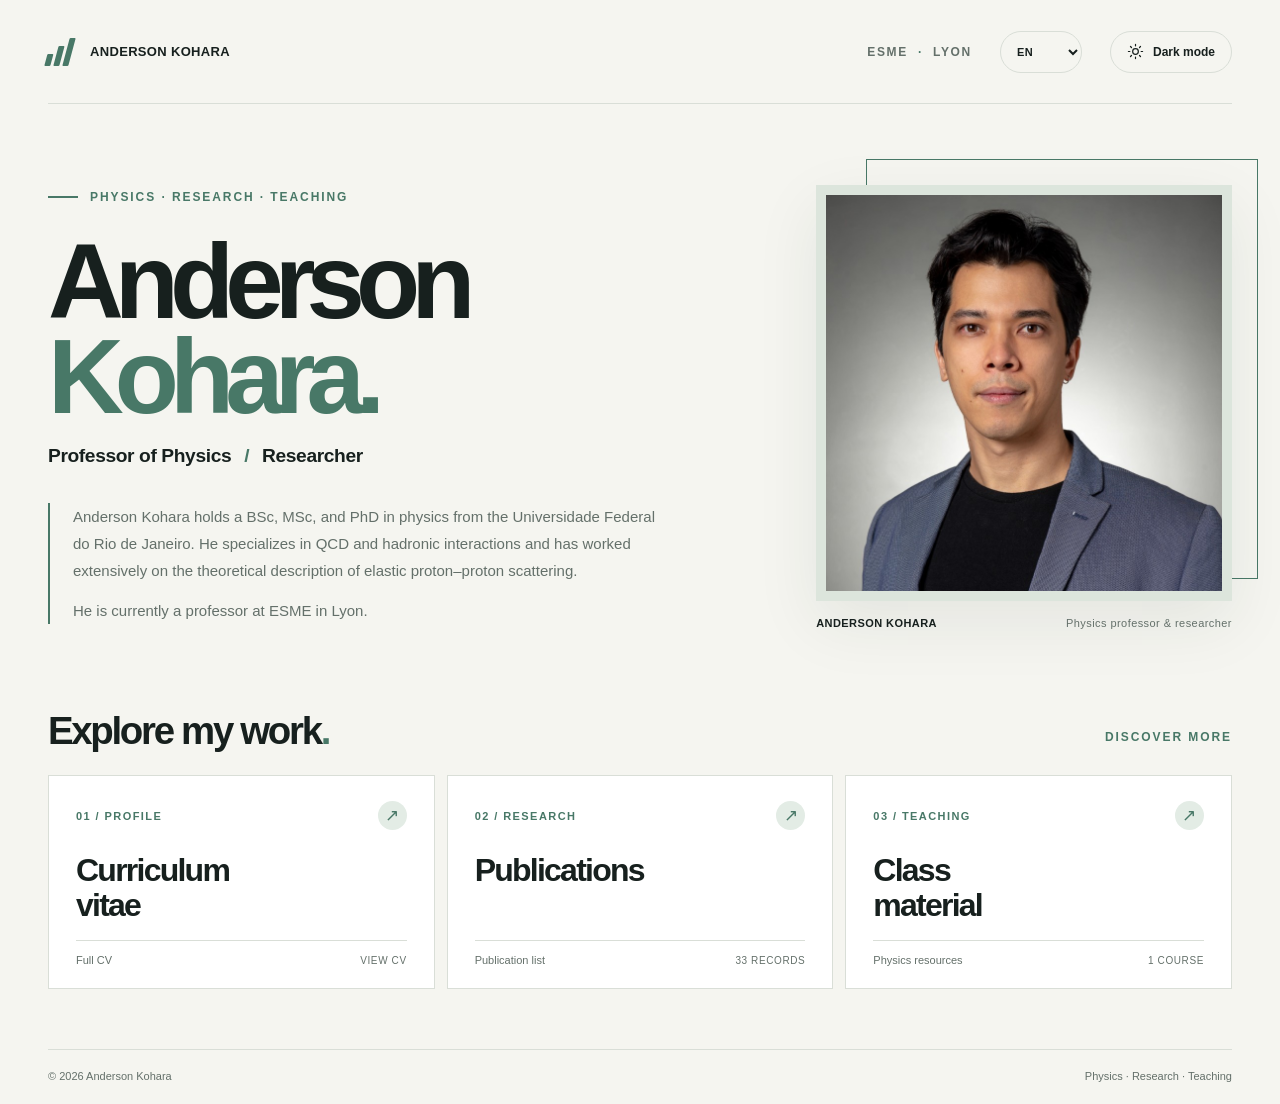
==== index.html @ 4b472d4f "Publish academic website" ====
<!doctype html>
<html lang="en">
  <head>
    <meta charset="utf-8">
    <meta name="viewport" content="width=device-width, initial-scale=1">
    <meta name="description" content="Anderson Kohara is a physics professor and researcher specializing in QCD and hadronic interactions.">
    <meta name="theme-color" content="#f5f5f0">
    <title>Anderson Kohara — Physics Professor &amp; Researcher</title>
    <script>
      try {
        const savedTheme = localStorage.getItem('theme');
        document.documentElement.dataset.theme = savedTheme || (matchMedia('(prefers-color-scheme: dark)').matches ? 'dark' : 'light');
      } catch {
        document.documentElement.dataset.theme = 'light';
      }
    </script>
    <link rel="stylesheet" href="styles.css">
    <script src="i18n.js" defer></script>
    <script src="script.js" defer></script>
  </head>
  <body>
    <div class="site-shell">
      <header class="site-header page-width">
        <a class="brand" href="index.html" aria-label="Anderson Kohara, home">
          <span class="brand-mark" aria-hidden="true"><span></span><span></span><span></span></span>
          <span>Anderson Kohara</span>
        </a>
        <div class="header-actions">
          <span class="header-location">ESME <span aria-hidden="true">·</span> Lyon</span>
          <label class="sr-only" for="language-select">Language</label>
          <select class="language-select" id="language-select"><option value="en">EN</option><option value="pt-BR">PT-BR</option><option value="fr">FR</option></select>
          <button class="theme-toggle" type="button" aria-label="Switch to dark mode" aria-pressed="false">
            <svg class="theme-icon" viewBox="0 0 24 24" fill="none" stroke="currentColor" stroke-width="1.7" stroke-linecap="round" stroke-linejoin="round" aria-hidden="true">
              <circle cx="12" cy="12" r="4"></circle>
              <path d="M12 2v2m0 16v2M4.93 4.93l1.42 1.42m11.3 11.3 1.42 1.42M2 12h2m16 0h2M4.93 19.07l1.42-1.42m11.3-11.3 1.42-1.42"></path>
            </svg>
            <span class="theme-label">Dark mode</span>
          </button>
        </div>
      </header>

      <main class="page-width home-main">
        <section class="hero" aria-labelledby="hero-title">
          <div class="hero-copy">
            <p class="eyebrow"><span class="eyebrow-line" aria-hidden="true"></span> Physics · Research · Teaching</p>
            <h1 id="hero-title">Anderson<br><span>Kohara</span><span class="title-dot">.</span></h1>
            <p class="hero-role">Professor of Physics <span aria-hidden="true">/</span> Researcher</p>
            <div class="bio-block">
              <p>Anderson Kohara holds a BSc, MSc, and PhD in physics from the Universidade Federal do Rio de Janeiro. He specializes in QCD and hadronic interactions and has worked extensively on the theoretical description of elastic proton–proton scattering.</p>
              <p>He is currently a professor at ESME in Lyon.</p>
            </div>
          </div>

          <figure class="portrait-panel">
            <div class="portrait-frame">
              <img src="resources/Photo.png" alt="Portrait of Anderson Kohara" width="800" height="800" fetchpriority="high">
            </div>
            <figcaption><span>Anderson Kohara</span><span>Physics professor &amp; researcher</span></figcaption>
          </figure>
        </section>

        <section class="resources" aria-labelledby="resources-title">
          <div class="section-heading">
            <p class="section-kicker">Discover more</p>
            <h2 id="resources-title">Explore my work<span class="title-dot">.</span></h2>
          </div>
          <div class="resource-grid">
            <a class="resource-card" href="cv.html">
              <span class="card-top"><span class="card-number">01 / Profile</span><span class="card-arrow" aria-hidden="true">↗</span></span>
              <span class="card-title">Curriculum<br>vitae</span>
              <span class="card-bottom">Full CV <span>View CV</span></span>
            </a>
            <a class="resource-card" href="publications.html">
              <span class="card-top"><span class="card-number">02 / Research</span><span class="card-arrow" aria-hidden="true">↗</span></span>
              <span class="card-title">Publications</span>
              <span class="card-bottom">Publication list <span>33 records</span></span>
            </a>
            <a class="resource-card" href="teaching.html">
              <span class="card-top"><span class="card-number">03 / Teaching</span><span class="card-arrow" aria-hidden="true">↗</span></span>
              <span class="card-title">Class<br>material</span>
              <span class="card-bottom">Physics resources <span>1 course</span></span>
            </a>
          </div>
        </section>
      </main>

      <footer class="site-footer page-width"><span>© <span id="year">2026</span> Anderson Kohara</span><span>Physics · Research · Teaching</span></footer>
    </div>
  </body>
</html>
---- styles.css ----
:root {
  color-scheme: light;
  --bg: #f5f5f0;
  --surface: #ffffff;
  --text: #17201e;
  --muted: #64706a;
  --line: #d9ded7;
  --accent: #487867;
  --accent-soft: #e3ece5;
  --photo-back: #dce5dc;
  --shadow: 0 22px 60px rgba(25, 48, 35, .08);
}

:root[data-theme="dark"] {
  color-scheme: dark;
  --bg: #111a17;
  --surface: #1c2823;
  --text: #edf2e9;
  --muted: #abb9af;
  --line: #34453c;
  --accent: #a5d4ac;
  --accent-soft: #263b2e;
  --photo-back: #344b3b;
  --shadow: 0 22px 60px rgba(0, 0, 0, .2);
}

* { box-sizing: border-box; }
html { scroll-behavior: smooth; }
body { margin: 0; background: var(--bg); color: var(--text); font-family: Inter, ui-sans-serif, -apple-system, BlinkMacSystemFont, "Segoe UI", sans-serif; -webkit-font-smoothing: antialiased; }
button { font: inherit; }
a { color: inherit; }
::selection { background: var(--accent); color: var(--bg); }
:focus-visible { outline: 3px solid var(--accent); outline-offset: 5px; }

.site-shell { min-height: 100svh; display: flex; flex-direction: column; }
.page-width { width: min(100% - 96px, 1350px); margin-inline: auto; }
.site-header { min-height: 104px; display: flex; align-items: center; justify-content: space-between; gap: 24px; border-bottom: 1px solid var(--line); }
.brand { display: inline-flex; align-items: center; gap: 15px; text-decoration: none; font-size: 13px; font-weight: 750; letter-spacing: .025em; text-transform: uppercase; white-space: nowrap; }
.brand-mark { display: flex; align-items: flex-end; gap: 3px; width: 27px; height: 28px; transform: skew(-15deg); }
.brand-mark span { width: 6px; background: var(--accent); border-radius: 1px; }
.brand-mark span:nth-child(1) { height: 12px; }
.brand-mark span:nth-child(2) { height: 20px; }
.brand-mark span:nth-child(3) { height: 28px; }
.header-actions { display: flex; align-items: center; gap: 28px; }
.sr-only { position: absolute; width: 1px; height: 1px; padding: 0; margin: -1px; overflow: hidden; clip: rect(0, 0, 0, 0); white-space: nowrap; border: 0; }
.language-select { min-height: 42px; padding: 0 12px; border: 1px solid var(--line); border-radius: 999px; background: var(--bg); color: var(--text); font: 700 11px/1 Inter, ui-sans-serif, -apple-system, BlinkMacSystemFont, "Segoe UI", sans-serif; letter-spacing: .04em; cursor: pointer; }
.language-select:hover { border-color: var(--accent); }
.header-location { color: var(--muted); font-size: 12px; font-weight: 650; letter-spacing: .14em; text-transform: uppercase; white-space: nowrap; }
.header-location span { margin-inline: 5px; color: var(--accent); }
.theme-toggle { display: inline-flex; align-items: center; justify-content: center; gap: 9px; min-height: 42px; padding: 0 16px; border: 1px solid var(--line); border-radius: 999px; background: transparent; color: var(--text); cursor: pointer; transition: background .2s, border-color .2s, transform .2s; }
.theme-toggle:hover { background: var(--accent-soft); border-color: var(--accent); transform: translateY(-2px); }
.theme-icon { width: 17px; height: 17px; }
.theme-label { font-size: 12px; font-weight: 650; white-space: nowrap; }

.home-main { flex: 1; display: flex; flex-direction: column; }
.hero { display: grid; grid-template-columns: minmax(0, 1.24fr) minmax(340px, .76fr); align-items: center; gap: clamp(48px, 7vw, 120px); padding-block: clamp(72px, 9vh, 125px) clamp(76px, 9vh, 125px); }
.hero-copy { max-width: 780px; }
.eyebrow, .section-kicker { margin: 0; color: var(--accent); font-size: 12px; font-weight: 750; letter-spacing: .16em; text-transform: uppercase; }
.eyebrow { display: flex; align-items: center; gap: 12px; }
.eyebrow-line { width: 30px; height: 2px; background: currentColor; }
h1, h2, p, figure { margin-top: 0; }
h1 { margin-bottom: 20px; margin-top: 30px; font-size: clamp(70px, 8.2vw, 142px); font-weight: 640; line-height: .91; letter-spacing: -.085em; }
h1 > span:first-of-type { color: var(--accent); }
.title-dot { color: var(--accent); }
.hero-role { margin-bottom: 36px; font-size: clamp(16px, 1.5vw, 20px); font-weight: 560; letter-spacing: -.02em; }
.hero-role span { margin-inline: 8px; color: var(--accent); }
.bio-block { max-width: 620px; padding-left: 23px; border-left: 2px solid var(--accent); color: var(--muted); font-size: 15px; line-height: 1.8; }
.bio-block p { margin-bottom: 13px; }
.bio-block p:last-child { margin-bottom: 0; }
.portrait-panel { position: relative; width: 100%; max-width: 480px; margin: 0; justify-self: end; }
.portrait-panel::before { position: absolute; z-index: 0; top: -26px; right: -26px; bottom: 50px; left: 50px; border: 1px solid var(--accent); content: ""; }
.portrait-frame { position: relative; z-index: 1; padding: 10px; background: var(--photo-back); box-shadow: var(--shadow); }
.portrait-frame img { display: block; width: 100%; height: auto; aspect-ratio: 1; object-fit: cover; }
.portrait-panel figcaption { position: relative; z-index: 1; display: flex; justify-content: space-between; gap: 16px; padding-top: 16px; color: var(--muted); font-size: 11px; letter-spacing: .04em; }
.portrait-panel figcaption span:first-child { color: var(--text); font-weight: 750; text-transform: uppercase; }

.resources { margin-top: auto; padding-bottom: 60px; }
.section-heading { display: flex; align-items: end; justify-content: space-between; gap: 20px; margin-bottom: 24px; }
.section-heading h2 { margin: 0; font-size: clamp(28px, 3vw, 43px); line-height: 1.08; letter-spacing: -.06em; font-weight: 650; }
.section-kicker { order: 2; padding-bottom: 7px; }
.resource-grid { display: grid; grid-template-columns: repeat(3, minmax(0, 1fr)); gap: 12px; }
.resource-card { display: flex; flex-direction: column; min-height: 205px; padding: 25px 27px 22px; background: var(--surface); border: 1px solid var(--line); text-decoration: none; transition: transform .22s, border-color .22s, box-shadow .22s; }
.resource-card:hover { transform: translateY(-5px); border-color: var(--accent); box-shadow: var(--shadow); }
.card-top, .card-bottom { display: flex; justify-content: space-between; align-items: center; gap: 10px; }
.card-number { color: var(--accent); font-size: 11px; font-weight: 750; text-transform: uppercase; letter-spacing: .13em; }
.card-arrow { display: grid; place-items: center; width: 29px; height: 29px; border-radius: 50%; background: var(--accent-soft); color: var(--accent); font-size: 17px; line-height: 1; transition: transform .2s; }
.resource-card:hover .card-arrow { transform: translate(2px, -2px); }
.card-title { margin-top: 23px; margin-bottom: 18px; font-size: clamp(25px, 2.5vw, 36px); font-weight: 600; line-height: 1.08; letter-spacing: -.055em; }
.card-bottom { margin-top: auto; padding-top: 13px; border-top: 1px solid var(--line); color: var(--muted); font-size: 11px; }
.card-bottom span { font-size: 10px; text-transform: uppercase; letter-spacing: .06em; white-space: nowrap; }
.site-footer { display: flex; justify-content: space-between; gap: 20px; padding-top: 20px; padding-bottom: 22px; border-top: 1px solid var(--line); color: var(--muted); font-size: 11px; }

.subpage-main { flex: 1; display: flex; align-items: center; padding-block: 90px; }
.subpage-content { max-width: 710px; }
.back-link { display: inline-flex; gap: 9px; align-items: center; margin-bottom: 55px; color: var(--accent); text-decoration: none; font-size: 13px; font-weight: 700; }
.back-link:hover { text-decoration: underline; text-underline-offset: 5px; }
.subpage-content h1 { font-size: clamp(56px, 8vw, 106px); margin-block: 25px 30px; }
.subpage-content > p:last-child { max-width: 560px; color: var(--muted); font-size: 18px; line-height: 1.7; }

.publications-main { flex: 1; padding-block: 62px 100px; }
.publications-main .back-link { margin-bottom: 58px; }
.publications-intro { display: flex; align-items: end; justify-content: space-between; gap: 48px; margin-bottom: 58px; }
.publications-intro h1 { margin-bottom: 0; font-size: clamp(58px, 7.5vw, 114px); }
.publications-intro > p { max-width: 330px; margin-bottom: 4px; color: var(--muted); font-size: 14px; line-height: 1.75; }
.publications-intro strong { color: var(--text); }
.publications-intro a { color: var(--accent); font-weight: 700; text-decoration-thickness: 1px; text-underline-offset: 4px; }
.publication-tools { display: grid; grid-template-columns: minmax(0, 1fr) 180px; gap: 12px; }
.search-field, .year-field { display: flex; flex-direction: column; gap: 9px; color: var(--muted); font-size: 11px; font-weight: 750; letter-spacing: .11em; text-transform: uppercase; }
.search-field input, .year-field select { min-height: 54px; width: 100%; padding: 0 17px; border: 1px solid var(--line); border-radius: 0; background: var(--surface); color: var(--text); font: 500 15px/1.3 Inter, ui-sans-serif, -apple-system, BlinkMacSystemFont, "Segoe UI", sans-serif; letter-spacing: normal; text-transform: none; }
.search-field input::placeholder { color: var(--muted); opacity: .85; }
.search-field input:focus, .year-field select:focus { border-color: var(--accent); outline: 2px solid var(--accent); outline-offset: 2px; }
.publication-count { margin: 32px 0 17px; color: var(--muted); font-size: 12px; font-weight: 700; letter-spacing: .08em; text-transform: uppercase; }
.publication-list { padding: 0; margin: 0; list-style: none; border-top: 1px solid var(--line); }
.publication-item { display: grid; grid-template-columns: 150px minmax(0, 1fr); gap: 28px; padding: 31px 5px 35px; border-bottom: 1px solid var(--line); }
.publication-side { display: flex; flex-direction: column; align-items: flex-start; gap: 10px; }
.publication-year { color: var(--accent); font-size: 20px; font-weight: 700; letter-spacing: -.04em; }
.publication-type { padding: 5px 8px; background: var(--accent-soft); color: var(--accent); font-size: 10px; font-weight: 700; text-transform: uppercase; letter-spacing: .05em; }
.publication-title { max-width: 850px; margin: 0 0 12px; font-size: clamp(20px, 2.25vw, 28px); font-weight: 650; line-height: 1.27; letter-spacing: -.035em; }
.publication-title a { text-decoration: none; }
.publication-title a:hover { color: var(--accent); }
.publication-authors, .publication-journal { margin: 0 0 8px; color: var(--muted); font-size: 13px; line-height: 1.55; }
.publication-journal { color: var(--text); font-weight: 600; }
.publication-links { display: flex; flex-wrap: wrap; gap: 10px 20px; margin-top: 19px; }
.publication-links a { color: var(--accent); font-size: 12px; font-weight: 700; text-decoration: none; }
.publication-links a:hover { text-decoration: underline; text-underline-offset: 4px; }
.publication-empty { padding: 40px 0; color: var(--muted); font-size: 16px; }

.cv-main { flex: 1; padding-block: 62px 100px; }
.cv-main > .back-link { margin-bottom: 55px; }
.cv-hero { display: grid; grid-template-columns: minmax(0, 1.15fr) minmax(290px, .85fr); align-items: end; gap: 50px; margin-bottom: 70px; }
.cv-hero h1 { margin-block: 24px 22px; font-size: clamp(64px, 7.5vw, 116px); }
.cv-full-name { margin: 0; color: var(--muted); font-size: 18px; font-weight: 550; }
.cv-intro-card { padding: 32px; border: 1px solid var(--line); background: var(--surface); }
.cv-card-label { color: var(--accent); font-size: 11px; font-weight: 750; letter-spacing: .14em; text-transform: uppercase; }
.cv-intro-card > p { margin: 28px 0 35px; font-size: clamp(19px, 2.1vw, 28px); line-height: 1.35; letter-spacing: -.04em; }
.cv-intro-meta { display: flex; flex-wrap: wrap; justify-content: space-between; gap: 14px; padding-top: 17px; border-top: 1px solid var(--line); font-size: 12px; }
.cv-intro-meta span { color: var(--muted); }
.cv-intro-meta a, .cv-text-link { color: var(--accent); font-weight: 700; text-decoration: none; }
.cv-intro-meta a:hover, .cv-text-link:hover { text-decoration: underline; text-underline-offset: 4px; }
.cv-nav { display: flex; flex-wrap: wrap; gap: 10px; padding-block: 23px; border-top: 1px solid var(--line); border-bottom: 1px solid var(--line); }
.cv-nav a { padding: 9px 15px; border: 1px solid var(--line); border-radius: 999px; color: var(--muted); font-size: 12px; font-weight: 700; text-decoration: none; transition: background .2s, color .2s, border-color .2s; }
.cv-nav a:hover { background: var(--accent-soft); color: var(--accent); border-color: var(--accent); }
.cv-section { display: grid; grid-template-columns: minmax(190px, 270px) minmax(0, 1fr); gap: clamp(30px, 5vw, 90px); padding-block: 82px; border-bottom: 1px solid var(--line); scroll-margin-top: 30px; }
.cv-section-number { color: var(--accent); font-size: 11px; font-weight: 750; letter-spacing: .13em; text-transform: uppercase; }
.cv-section-heading h2 { margin: 19px 0 0; font-size: clamp(32px, 3vw, 48px); font-weight: 650; line-height: 1.07; letter-spacing: -.06em; }
.cv-section-content { min-width: 0; }
.cv-timeline-item { display: grid; grid-template-columns: 125px minmax(0, 1fr); gap: 24px; padding: 0 0 34px; margin-bottom: 34px; border-bottom: 1px solid var(--line); }
.cv-timeline-item:last-child { padding-bottom: 0; margin-bottom: 0; border-bottom: 0; }
.cv-date { padding-top: 4px; color: var(--accent); font-size: 12px; font-weight: 750; letter-spacing: .02em; }
.cv-timeline-item h3 { margin: 0 0 6px; font-size: clamp(19px, 2vw, 24px); font-weight: 650; line-height: 1.25; letter-spacing: -.035em; }
.cv-place { margin: 0 0 11px; color: var(--text); font-size: 13px; font-weight: 650; }
.cv-timeline-item p:not(.cv-place), .cv-more-grid p, .cv-note p { max-width: 700px; margin: 0; color: var(--muted); font-size: 14px; line-height: 1.7; }
.cv-timeline-item .cv-detail, .cv-more-grid .cv-detail { margin-top: 9px !important; font-size: 12px !important; }
.cv-inline-note { display: inline-block; margin-left: 8px; color: var(--muted); font-size: 12px; font-weight: 500; letter-spacing: 0; }
.cv-section-lead { max-width: 780px; margin: 0 0 33px; font-size: clamp(19px, 2.25vw, 27px); line-height: 1.45; letter-spacing: -.035em; }
.cv-bullet-grid { display: grid; grid-template-columns: repeat(2, minmax(0, 1fr)); gap: 0 30px; padding: 0; margin: 0; list-style: none; }
.cv-bullet-grid li { position: relative; padding: 18px 0 18px 20px; border-top: 1px solid var(--line); color: var(--muted); font-size: 13px; line-height: 1.6; }
.cv-bullet-grid li::before { position: absolute; left: 0; top: 24px; width: 5px; height: 5px; border-radius: 50%; background: var(--accent); content: ""; }
.cv-note { margin-top: 35px; padding: 28px 30px; background: var(--accent-soft); }
.cv-note h3, .cv-skill-card h3, .cv-more-grid h3 { margin: 0 0 12px; font-size: 16px; font-weight: 700; letter-spacing: -.025em; }
.cv-note p { max-width: 800px; }
.cv-skill-grid { display: grid; grid-template-columns: repeat(2, minmax(0, 1fr)); gap: 12px; }
.cv-skill-card { padding: 25px; border: 1px solid var(--line); background: var(--surface); }
.cv-skill-card p { margin: 0; color: var(--muted); font-size: 13px; line-height: 1.65; }
.cv-skill-card-wide { grid-column: 1 / -1; }
.cv-languages { display: grid; grid-template-columns: repeat(4, minmax(0, 1fr)); gap: 12px; padding: 0; margin: 0; list-style: none; color: var(--muted); font-size: 13px; }
.cv-languages li { display: flex; flex-direction: column; gap: 5px; }
.cv-languages span { color: var(--text); font-weight: 700; }
.cv-primary-link { display: inline-flex; align-items: center; justify-content: space-between; gap: 30px; min-width: 240px; padding: 16px 19px; background: var(--accent); color: var(--bg); font-size: 13px; font-weight: 700; text-decoration: none; transition: transform .2s, opacity .2s; }
.cv-primary-link:hover { transform: translateY(-3px); opacity: .9; }
.cv-publication-details { margin-top: 35px; border-top: 1px solid var(--line); border-bottom: 1px solid var(--line); }
.cv-publication-details summary { display: flex; justify-content: space-between; gap: 16px; padding-block: 22px; cursor: pointer; font-size: 14px; font-weight: 700; }
.cv-publication-details summary::marker { color: var(--accent); }
.cv-publication-details summary span { margin-left: auto; color: var(--muted); font-size: 11px; font-weight: 600; text-transform: uppercase; white-space: nowrap; }
.cv-publication-details summary::after { color: var(--accent); content: "+"; font-size: 18px; line-height: .8; }
.cv-publication-details[open] summary::after { content: "−"; }
.cv-publication-details ol { padding-left: 22px; margin: 0 0 27px; }
.cv-publication-details li { padding: 7px 0 7px 8px; color: var(--muted); font-size: 13px; line-height: 1.6; }
.cv-publication-details li::marker { color: var(--accent); font-weight: 700; }
.cv-more-grid { display: grid; grid-template-columns: 1.2fr .8fr; gap: 45px; }
.cv-more-grid h3 { font-size: 20px; }
.cv-more-grid p { margin-bottom: 14px; }
.cv-text-link { display: inline-block; margin-top: 10px; font-size: 12px; }
.cv-source-note { max-width: 720px; margin: 37px 0 0 auto; color: var(--muted); font-size: 11px; line-height: 1.6; }

.teaching-main { flex: 1; padding-block: 62px 100px; }
.teaching-main .back-link { margin-bottom: 58px; }
.teaching-intro { max-width: 790px; margin-bottom: 55px; }
.teaching-intro h1 { margin-block: 27px 25px; font-size: clamp(65px, 8vw, 112px); }
.teaching-intro > p:last-child { max-width: 580px; margin: 0; color: var(--muted); font-size: 18px; line-height: 1.7; }
.teaching-grid { display: grid; grid-template-columns: repeat(2, minmax(0, 1fr)); gap: 14px; }
.teaching-course-card { display: flex; flex-direction: column; min-height: 330px; padding: 30px; border: 1px solid var(--line); background: var(--surface); text-decoration: none; transition: border-color .2s, transform .2s, box-shadow .2s; }
.teaching-course-card:hover { border-color: var(--accent); transform: translateY(-4px); box-shadow: var(--shadow); }
.teaching-course-title { margin-top: 36px; font-size: clamp(30px, 4vw, 48px); font-weight: 650; line-height: 1.12; letter-spacing: -.055em; }
.teaching-course-description { max-width: 540px; margin-top: 19px; color: var(--muted); font-size: 14px; line-height: 1.7; }
.teaching-course-meta { margin-top: auto; padding-top: 22px; color: var(--accent); font-size: 11px; font-weight: 700; letter-spacing: .1em; text-transform: uppercase; }

.course-main { flex: 1; padding-block: 62px 110px; }
.course-main > .back-link { margin-bottom: 58px; }
.course-hero { display: flex; justify-content: space-between; align-items: center; gap: 35px; padding-bottom: 65px; border-bottom: 1px solid var(--line); }
.course-hero h1 { margin-block: 26px 25px; font-size: clamp(49px, 6.5vw, 90px); line-height: 1; }
.course-hero h1 > span:first-of-type { color: var(--accent); }
.course-byline { margin: 0; color: var(--muted); font-size: 15px; }
.course-byline span { margin-inline: 8px; color: var(--accent); }
.course-hero-mark { display: flex; flex-direction: column; align-items: center; justify-content: center; width: clamp(155px, 20vw, 290px); aspect-ratio: 1; flex: none; border: 1px solid var(--accent); border-radius: 50%; background: var(--accent-soft); color: var(--accent); font-family: Georgia, serif; font-size: clamp(40px, 6vw, 82px); line-height: .76; transform: rotate(-10deg); }
.course-hero-mark span:nth-child(2) { margin-left: 45px; }
.course-hero-mark span:nth-child(3) { margin-right: 35px; }
.course-intro { max-width: 910px; margin: 60px 0 70px auto; padding: 33px 39px; border-left: 3px solid var(--accent); background: var(--accent-soft); }
.course-intro p { margin: 0 0 14px; color: var(--text); font-size: 14px; line-height: 1.75; }
.course-intro p:last-child { margin: 0; }
.course-layout { display: grid; grid-template-columns: minmax(190px, 245px) minmax(0, 1fr); gap: clamp(35px, 5vw, 85px); align-items: start; }
.course-sidebar { min-width: 0; }
.course-toc { position: sticky; top: 28px; display: flex; flex-direction: column; gap: 0; border-top: 1px solid var(--line); }
.course-toc > p { margin: 0; padding-block: 20px 12px; color: var(--accent); font-size: 11px; font-weight: 750; letter-spacing: .13em; text-transform: uppercase; }
.course-toc a { display: flex; gap: 12px; padding: 12px 2px; border-bottom: 1px solid var(--line); color: var(--muted); font-size: 12px; line-height: 1.5; text-decoration: none; }
.course-toc a:hover { color: var(--accent); }
.course-toc a span { color: var(--accent); font-weight: 800; }
.course-toc .course-toc-top { margin-top: 15px; border: 0; color: var(--accent); font-weight: 700; }
.course-content { max-width: 920px; min-width: 0; color: var(--muted); font-size: 15px; line-height: 1.82; }
.course-content > p, .course-content li > p { margin: 0 0 18px; }
.course-content p strong, .course-content li strong { color: var(--text); }
.course-content a { color: var(--accent); text-underline-offset: 3px; }
.course-content h2, .course-content h3, .course-content h4 { color: var(--text); scroll-margin-top: 35px; }
.course-content h2.course-chapter { margin: 85px 0 28px; padding-top: 25px; border-top: 2px solid var(--accent); font-size: clamp(30px, 3.2vw, 44px); line-height: 1.15; letter-spacing: -.055em; }
.course-content h2:first-child { margin-top: 0; }
.course-content h2.course-subheading { margin: 72px 0 23px; font-size: clamp(25px, 2.7vw, 34px); line-height: 1.2; letter-spacing: -.045em; }
.course-content h3.course-subheading { margin: 43px 0 17px; font-size: clamp(20px, 2.2vw, 27px); line-height: 1.28; letter-spacing: -.035em; }
.course-content h4.course-subheading { margin: 31px 0 14px; font-size: 18px; line-height: 1.4; }
.course-content ul, .course-content ol { padding-left: 24px; margin: 0 0 25px; }
.course-content li { padding-left: 6px; margin-bottom: 9px; }
.course-content li::marker { color: var(--accent); font-weight: 700; }
.course-content li > ul, .course-content li > ol { margin-top: 12px; }
.course-content li > p:last-child { margin-bottom: 0; }
.course-equation { position: relative; max-width: 100%; margin: 23px 0 30px; padding: 26px 48px 26px 25px; overflow-x: auto; border: 1px solid var(--line); background: var(--surface); color: var(--text); scroll-margin-top: 35px; }
.course-equation:target, .course-figure:target { outline: 2px solid var(--accent); outline-offset: 2px; }
.course-equation-index { position: absolute; top: 10px; right: 13px; color: var(--muted); font-size: 10px; font-weight: 700; }
.course-equation mjx-container { color: var(--text); }
.course-figure { max-width: 100%; margin: 30px 0 38px; padding: 25px; border: 1px solid var(--line); background: #fff; text-align: center; scroll-margin-top: 35px; }
.course-figure img { display: block; width: auto; max-width: 100%; max-height: 650px; height: auto; margin-inline: auto; }
.course-figure figcaption { margin-top: 15px; color: #54615a; font-size: 12px; line-height: 1.5; }
.course-figure-index { color: #386f5a; font-weight: 750; }
.course-table-wrap { max-width: 100%; margin: 28px 0 35px; overflow-x: auto; border: 1px solid var(--line); background: var(--surface); }
.course-table-wrap table { width: 100%; border-collapse: collapse; color: var(--text); font-size: 12px; line-height: 1.5; }
.course-table-wrap caption { padding: 13px 15px; color: var(--muted); font-size: 11px; text-align: left; }
.course-table-wrap th, .course-table-wrap td { min-width: 95px; padding: 12px 13px; border-top: 1px solid var(--line); text-align: left; vertical-align: top; }
.course-table-wrap th { background: var(--accent-soft); color: var(--text); font-weight: 700; }
.course-orphan-item { color: var(--text); font-weight: 750; }
.course-end { display: flex; justify-content: flex-end; margin-top: 70px; padding-top: 40px; border-top: 1px solid var(--line); }
.course-session-meta { display: flex; flex-wrap: wrap; gap: 10px 22px; margin: 0; color: var(--muted); font-size: 13px; }
.course-session-meta strong { color: var(--text); }
.course-download { display: inline-flex; align-items: center; gap: 10px; margin-top: 24px; padding: 13px 16px; background: var(--accent); color: var(--bg); font-size: 12px; font-weight: 750; letter-spacing: .02em; text-decoration: none; transition: transform .2s, opacity .2s; }
.course-download:hover { transform: translateY(-3px); opacity: .9; }
.course-download-secondary { margin-left: 10px; background: transparent; border: 1px solid var(--accent); color: var(--accent); }
.course-activity { margin: 28px 0 36px; padding: 25px 28px; border-left: 3px solid var(--accent); background: var(--accent-soft); color: var(--text); }
.course-activity h3 { margin: 0 0 10px; font-size: 18px; }
.course-activity p { margin: 0; line-height: 1.7; }

@media (max-width: 1050px) {
  .page-width { width: min(100% - 64px, 1350px); }
  .hero { grid-template-columns: minmax(0, 1fr) minmax(280px, .8fr); gap: 40px; }
  h1 { font-size: clamp(66px, 8.4vw, 100px); }
  .portrait-panel::before { right: -16px; top: -16px; }
}

@media (max-width: 850px) {
  .page-width { width: min(100% - 40px, 540px); }
  .site-header { min-height: 76px; }
  .header-actions { gap: 8px; }
  .header-location, .theme-label { display: none; }
  .theme-toggle { width: 42px; padding: 0; }
  .hero { grid-template-columns: 1fr; gap: 52px; padding-block: 68px 85px; }
  h1 { margin-top: 25px; font-size: clamp(62px, 14vw, 95px); }
  .hero-role { margin-bottom: 27px; }
  .portrait-panel { justify-self: center; max-width: 460px; width: calc(100% - 16px); }
  .portrait-panel::before { right: -16px; top: -16px; }
  .resource-grid { grid-template-columns: 1fr; }
  .resource-card { min-height: 165px; }
  .card-title { margin-top: 15px; }
  .resources { padding-bottom: 44px; }
  .section-heading { align-items: start; flex-direction: column-reverse; gap: 12px; }
  .section-kicker { padding: 0; }
  .site-footer { flex-wrap: wrap; }
  .publications-intro { display: block; margin-bottom: 42px; }
  .publications-intro > p { max-width: 570px; margin-top: 28px; }
  .publications-main .back-link { margin-bottom: 48px; }
  .cv-main > .back-link { margin-bottom: 48px; }
  .cv-hero { grid-template-columns: 1fr; gap: 40px; margin-bottom: 52px; }
  .cv-intro-card { max-width: 620px; }
  .cv-section { grid-template-columns: 1fr; gap: 35px; padding-block: 60px; }
  .cv-section-heading h2 { margin-top: 12px; }
  .course-layout { grid-template-columns: 1fr; gap: 48px; }
  .course-toc { position: static; }
  .course-toc a { max-width: 620px; }
  .course-intro { margin-left: 0; }
}

@media (max-width: 390px) {
  .page-width { width: min(100% - 32px, 540px); }
  .brand { font-size: 11px; gap: 11px; }
  .brand > span:last-child { display: none; }
  h1 { font-size: clamp(54px, 14vw, 62px); }
  .eyebrow { font-size: 10px; }
  .portrait-panel figcaption { flex-direction: column; gap: 4px; }
}

@media (max-width: 700px) {
  .publications-intro h1 { font-size: clamp(44px, 10vw, 70px); }
  .publication-tools { grid-template-columns: 1fr; }
  .publication-item { grid-template-columns: 1fr; gap: 15px; padding-block: 28px; }
  .publication-side { flex-direction: row; align-items: center; }
  .publication-title { font-size: 21px; }
  .cv-hero h1 { font-size: clamp(56px, 10vw, 76px); }
  .cv-intro-card { padding: 26px; }
  .cv-timeline-item { grid-template-columns: 1fr; gap: 10px; }
  .cv-bullet-grid, .cv-skill-grid, .cv-more-grid { grid-template-columns: 1fr; }
  .cv-skill-card-wide { grid-column: auto; }
  .cv-languages { grid-template-columns: repeat(2, minmax(0, 1fr)); }
  .teaching-main .back-link, .course-main > .back-link { margin-bottom: 48px; }
  .teaching-intro h1 { font-size: clamp(58px, 12vw, 80px); }
  .teaching-course-card { min-height: 300px; padding: 23px; }
  .teaching-grid { grid-template-columns: 1fr; }
  .course-hero { padding-bottom: 45px; }
  .course-hero h1 { font-size: clamp(43px, 9vw, 65px); }
  .course-hero-mark { display: none; }
  .course-intro { padding: 26px; margin-block: 43px 50px; }
  .course-download-secondary { margin-left: 0; }
  .course-content { font-size: 14px; }
  .course-content h2.course-chapter { margin-top: 65px; }
  .course-equation { padding: 26px 30px 22px 14px; }
  .course-figure { padding: 14px; }
}

@media (prefers-reduced-motion: reduce) {
  html { scroll-behavior: auto; }
  *, *::before, *::after { transition-duration: .01ms !important; animation-duration: .01ms !important; }
}

.cv-qualification { max-width: 550px; margin: 18px 0 0; color: var(--accent); font-size: 14px; font-weight: 650; line-height: 1.6; }
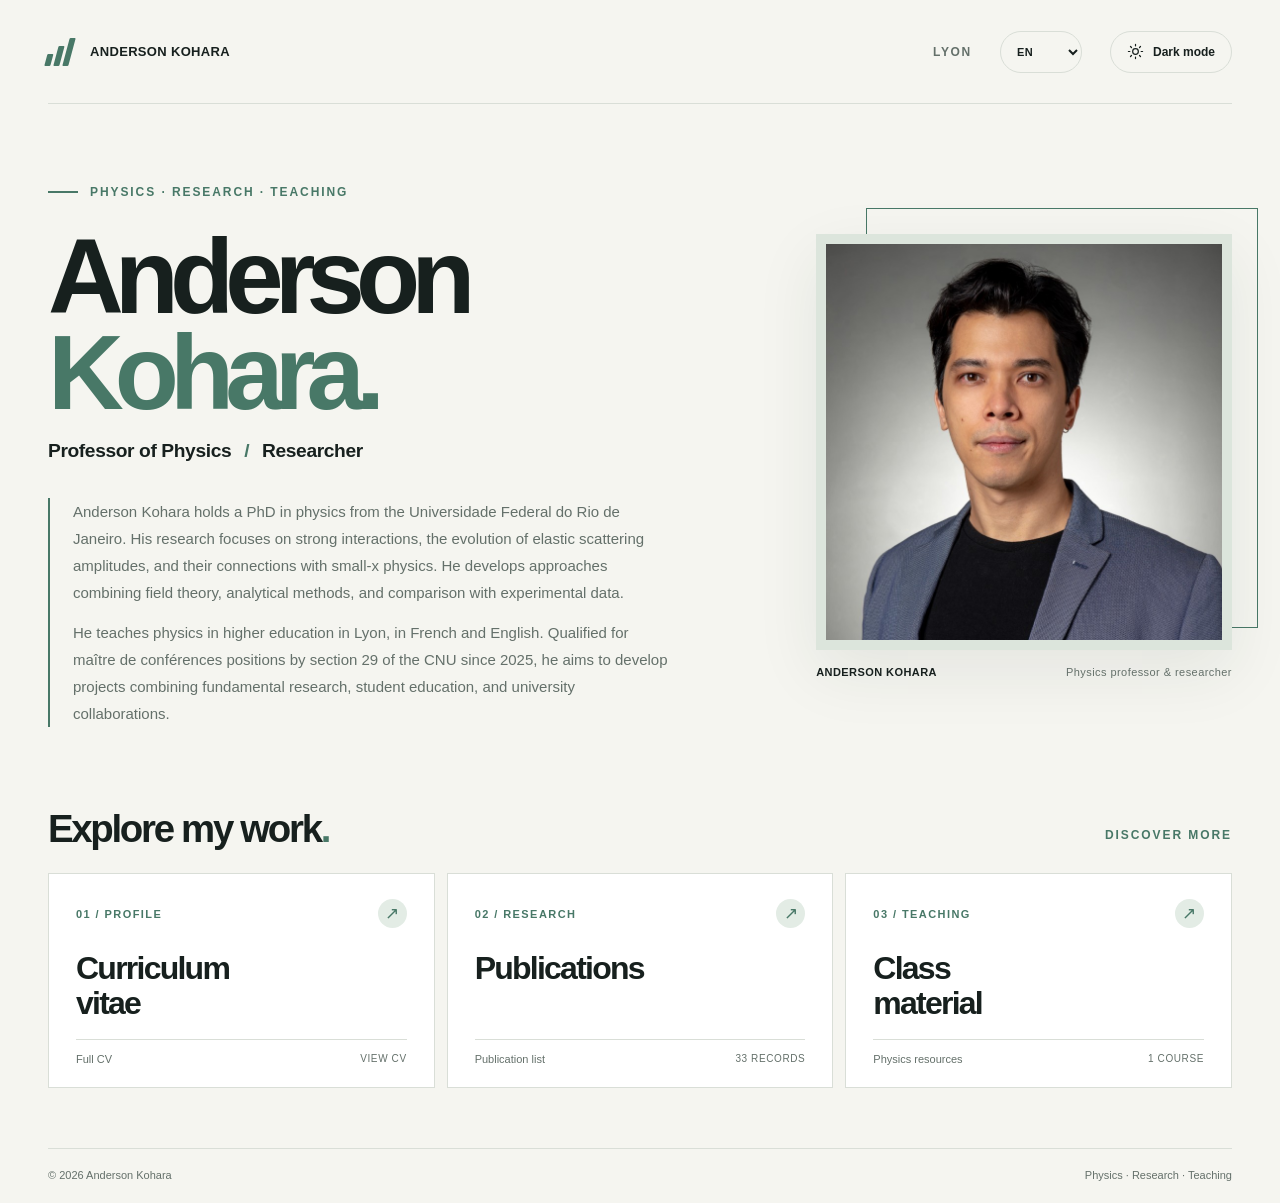
==== commit 74d0babb: "Refocus homepage biography on research and teaching" ====
--- a/index.html
+++ b/index.html
@@ -26,7 +26,7 @@
           <span>Anderson Kohara</span>
         </a>
         <div class="header-actions">
-          <span class="header-location">ESME <span aria-hidden="true">·</span> Lyon</span>
+          <span class="header-location">Lyon</span>
           <label class="sr-only" for="language-select">Language</label>
           <select class="language-select" id="language-select"><option value="en">EN</option><option value="pt-BR">PT-BR</option><option value="fr">FR</option></select>
           <button class="theme-toggle" type="button" aria-label="Switch to dark mode" aria-pressed="false">
@@ -46,8 +46,8 @@
             <h1 id="hero-title">Anderson<br><span>Kohara</span><span class="title-dot">.</span></h1>
             <p class="hero-role">Professor of Physics <span aria-hidden="true">/</span> Researcher</p>
             <div class="bio-block">
-              <p>Anderson Kohara holds a BSc, MSc, and PhD in physics from the Universidade Federal do Rio de Janeiro. He specializes in QCD and hadronic interactions and has worked extensively on the theoretical description of elastic proton–proton scattering.</p>
-              <p>He is currently a professor at ESME in Lyon.</p>
+              <p>Anderson Kohara holds a PhD in physics from the Universidade Federal do Rio de Janeiro. His research focuses on strong interactions, the evolution of elastic scattering amplitudes, and their connections with small-x physics. He develops approaches combining field theory, analytical methods, and comparison with experimental data.</p>
+              <p>He teaches physics in higher education in Lyon, in French and English. Qualified for maître de conférences positions by section 29 of the CNU since 2025, he aims to develop projects combining fundamental research, student education, and university collaborations.</p>
             </div>
           </div>
 
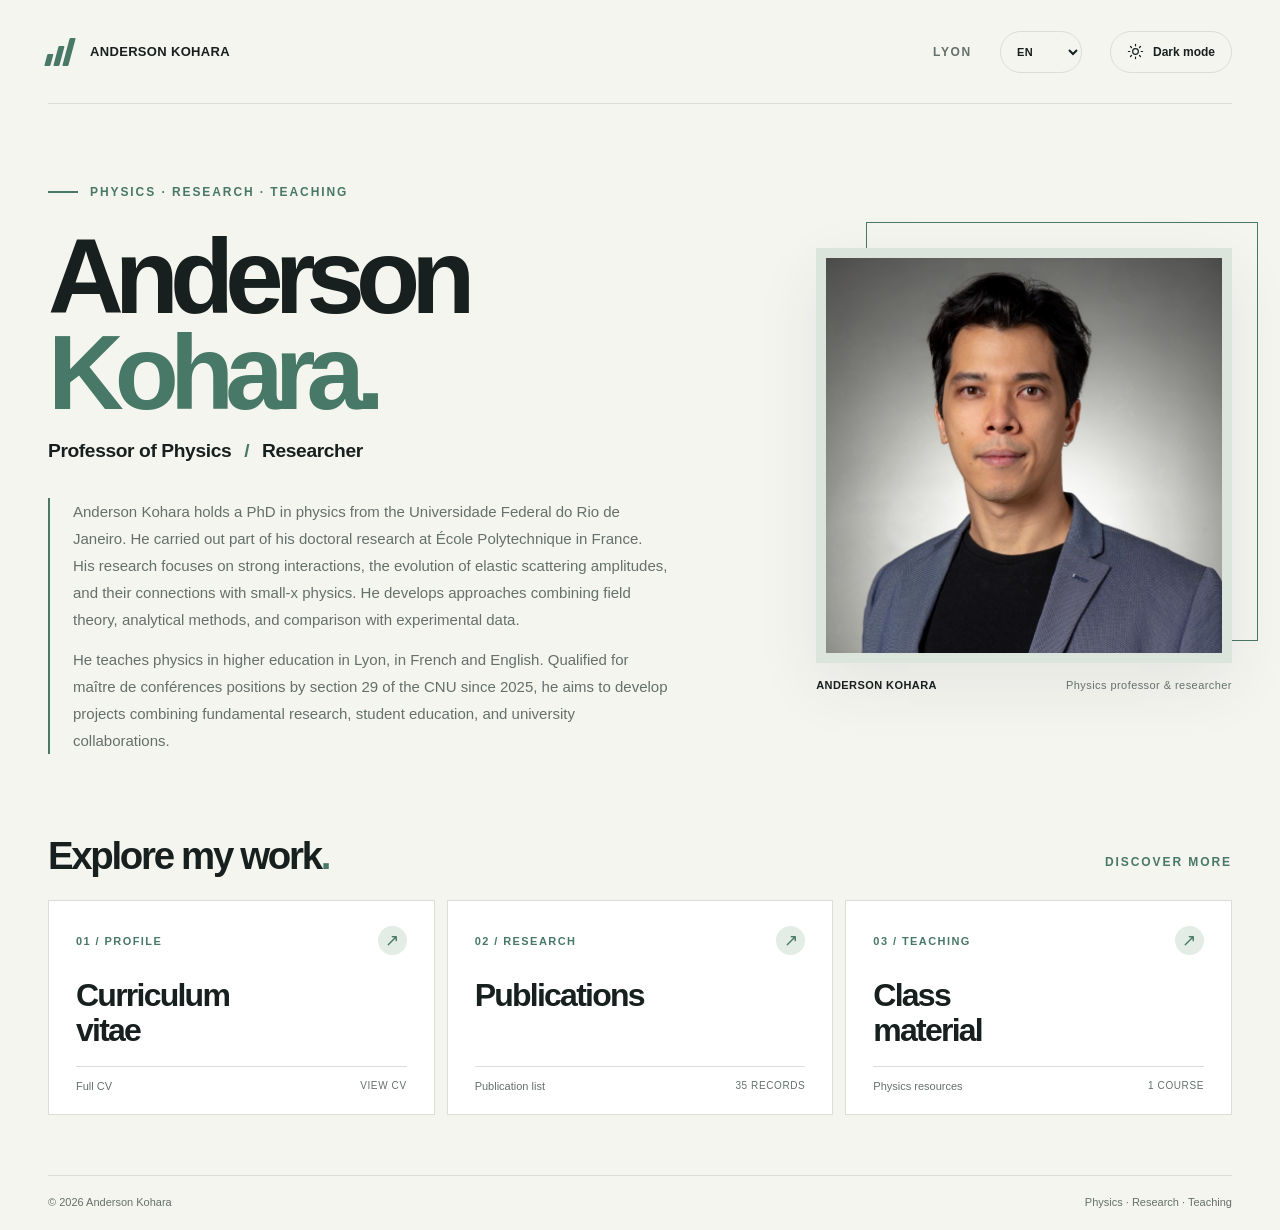
==== commit 1022dcc1: "Add two mathematics publications and clarify doctoral research in France" ====
--- a/index.html
+++ b/index.html
@@ -14,7 +14,7 @@
         document.documentElement.dataset.theme = 'light';
       }
     </script>
-    <link rel="stylesheet" href="styles.css">
+    <link rel="stylesheet" href="styles.css?v=20260926-navigation2">
     <script src="i18n.js" defer></script>
     <script src="script.js" defer></script>
   </head>
@@ -46,7 +46,7 @@
             <h1 id="hero-title">Anderson<br><span>Kohara</span><span class="title-dot">.</span></h1>
             <p class="hero-role">Professor of Physics <span aria-hidden="true">/</span> Researcher</p>
             <div class="bio-block">
-              <p>Anderson Kohara holds a PhD in physics from the Universidade Federal do Rio de Janeiro. His research focuses on strong interactions, the evolution of elastic scattering amplitudes, and their connections with small-x physics. He develops approaches combining field theory, analytical methods, and comparison with experimental data.</p>
+              <p>Anderson Kohara holds a PhD in physics from the Universidade Federal do Rio de Janeiro. He carried out part of his doctoral research at École Polytechnique in France. His research focuses on strong interactions, the evolution of elastic scattering amplitudes, and their connections with small-x physics. He develops approaches combining field theory, analytical methods, and comparison with experimental data.</p>
               <p>He teaches physics in higher education in Lyon, in French and English. Qualified for maître de conférences positions by section 29 of the CNU since 2025, he aims to develop projects combining fundamental research, student education, and university collaborations.</p>
             </div>
           </div>
@@ -73,7 +73,7 @@
             <a class="resource-card" href="publications.html">
               <span class="card-top"><span class="card-number">02 / Research</span><span class="card-arrow" aria-hidden="true">↗</span></span>
               <span class="card-title">Publications</span>
-              <span class="card-bottom">Publication list <span>33 records</span></span>
+              <span class="card-bottom">Publication list <span>35 records</span></span>
             </a>
             <a class="resource-card" href="teaching.html">
               <span class="card-top"><span class="card-number">03 / Teaching</span><span class="card-arrow" aria-hidden="true">↗</span></span>
--- a/styles.css
+++ b/styles.css
@@ -219,7 +219,7 @@
 .course-content { max-width: 920px; min-width: 0; color: var(--muted); font-size: 15px; line-height: 1.82; }
 .course-content > p, .course-content li > p { margin: 0 0 18px; }
 .course-content p strong, .course-content li strong { color: var(--text); }
-.course-content a { color: var(--accent); text-underline-offset: 3px; }
+.course-content a:not(.course-download) { color: var(--accent); text-underline-offset: 3px; }
 .course-content h2, .course-content h3, .course-content h4 { color: var(--text); scroll-margin-top: 35px; }
 .course-content h2.course-chapter { margin: 85px 0 28px; padding-top: 25px; border-top: 2px solid var(--accent); font-size: clamp(30px, 3.2vw, 44px); line-height: 1.15; letter-spacing: -.055em; }
 .course-content h2:first-child { margin-top: 0; }
@@ -246,6 +246,8 @@
 .course-table-wrap th { background: var(--accent-soft); color: var(--text); font-weight: 700; }
 .course-orphan-item { color: var(--text); font-weight: 750; }
 .course-end { display: flex; justify-content: flex-end; margin-top: 70px; padding-top: 40px; border-top: 1px solid var(--line); }
+.course-content a.course-page-link { display: block; max-width: 100%; padding: 16px 20px; border: 2px solid var(--accent); background: var(--surface); color: var(--text); font-size: 15px; font-weight: 700; line-height: 1.6; text-decoration: underline; text-underline-offset: 4px; overflow-wrap: anywhere; }
+.course-content a.course-page-link:hover { background: var(--accent-soft); color: var(--text); }
 .course-session-meta { display: flex; flex-wrap: wrap; gap: 10px 22px; margin: 0; color: var(--muted); font-size: 13px; }
 .course-session-meta strong { color: var(--text); }
 .course-download { display: inline-flex; align-items: center; gap: 10px; margin-top: 24px; padding: 13px 16px; background: var(--accent); color: var(--bg); font-size: 12px; font-weight: 750; letter-spacing: .02em; text-decoration: none; transition: transform .2s, opacity .2s; }
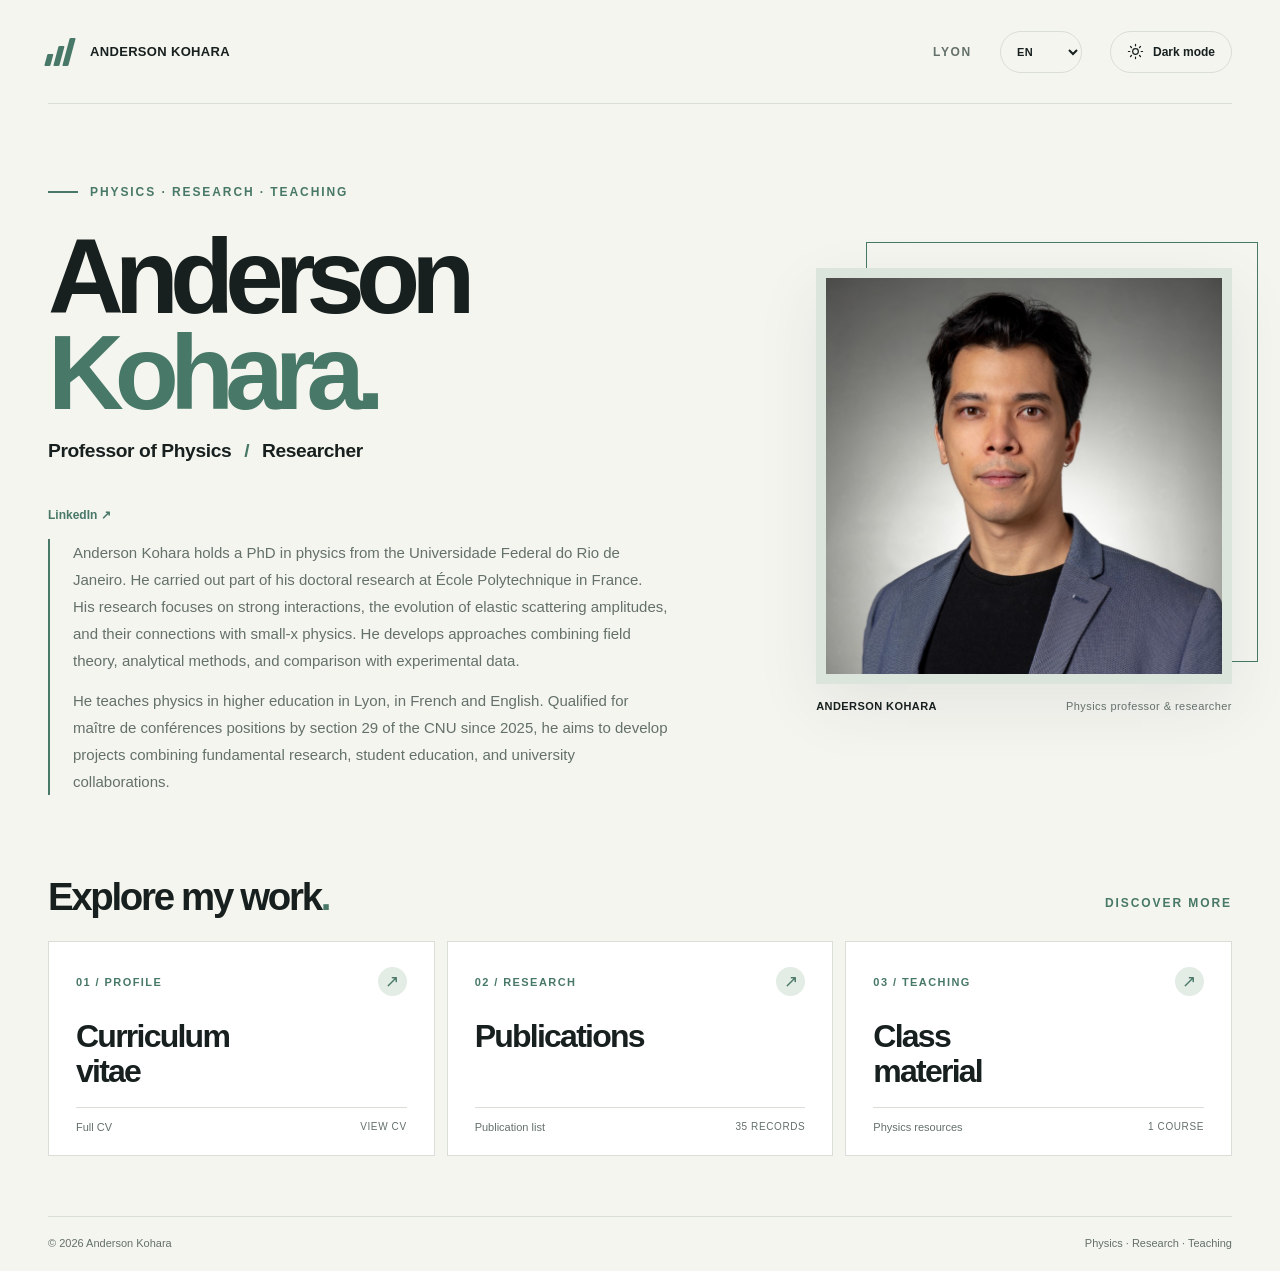
==== commit 0a6340bb: "Add LinkedIn contact links to homepage and CV" ====
--- a/index.html
+++ b/index.html
@@ -45,6 +45,7 @@
             <p class="eyebrow"><span class="eyebrow-line" aria-hidden="true"></span> Physics · Research · Teaching</p>
             <h1 id="hero-title">Anderson<br><span>Kohara</span><span class="title-dot">.</span></h1>
             <p class="hero-role">Professor of Physics <span aria-hidden="true">/</span> Researcher</p>
+            <p><a class="cv-text-link" href="https://www.linkedin.com/in/anderson-kohara-6684a7193/" target="_blank" rel="noopener noreferrer">LinkedIn ↗</a></p>
             <div class="bio-block">
               <p>Anderson Kohara holds a PhD in physics from the Universidade Federal do Rio de Janeiro. He carried out part of his doctoral research at École Polytechnique in France. His research focuses on strong interactions, the evolution of elastic scattering amplitudes, and their connections with small-x physics. He develops approaches combining field theory, analytical methods, and comparison with experimental data.</p>
               <p>He teaches physics in higher education in Lyon, in French and English. Qualified for maître de conférences positions by section 29 of the CNU since 2025, he aims to develop projects combining fundamental research, student education, and university collaborations.</p>
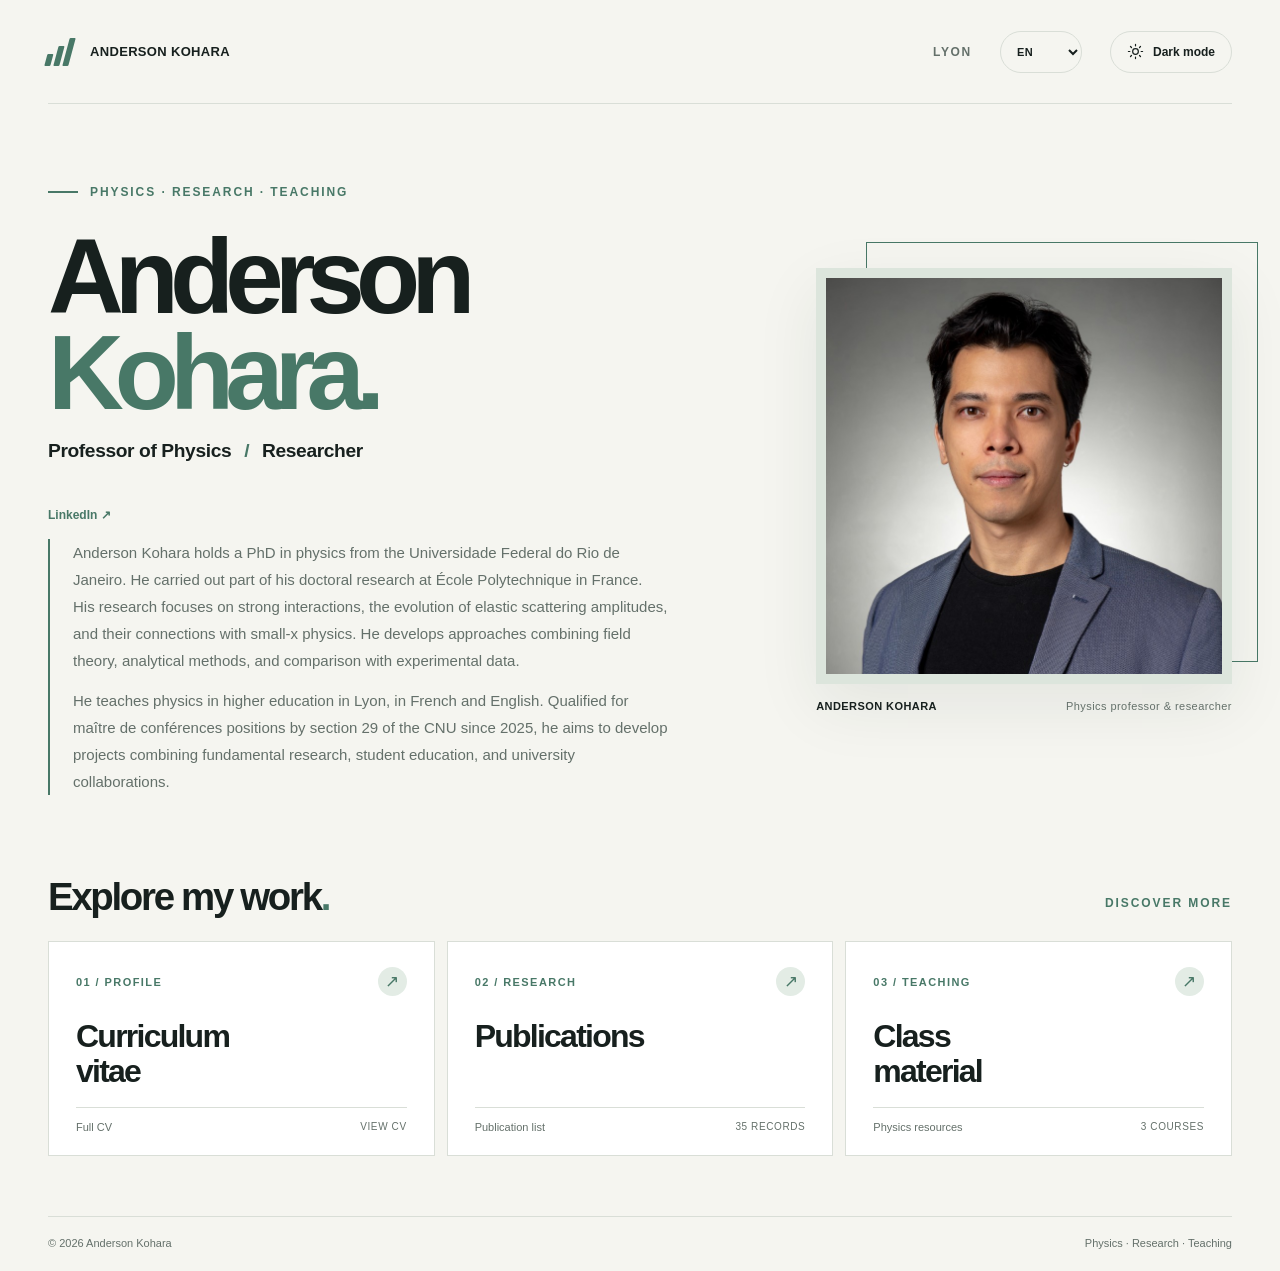
==== commit 6f3d2683: "Add fluid mechanics course with hydrostatics chapter and diagrams" ====
--- a/index.html
+++ b/index.html
@@ -79,7 +79,7 @@
             <a class="resource-card" href="teaching.html">
               <span class="card-top"><span class="card-number">03 / Teaching</span><span class="card-arrow" aria-hidden="true">↗</span></span>
               <span class="card-title">Class<br>material</span>
-              <span class="card-bottom">Physics resources <span>1 course</span></span>
+              <span class="card-bottom">Physics resources <span>3 courses</span></span>
             </a>
           </div>
         </section>
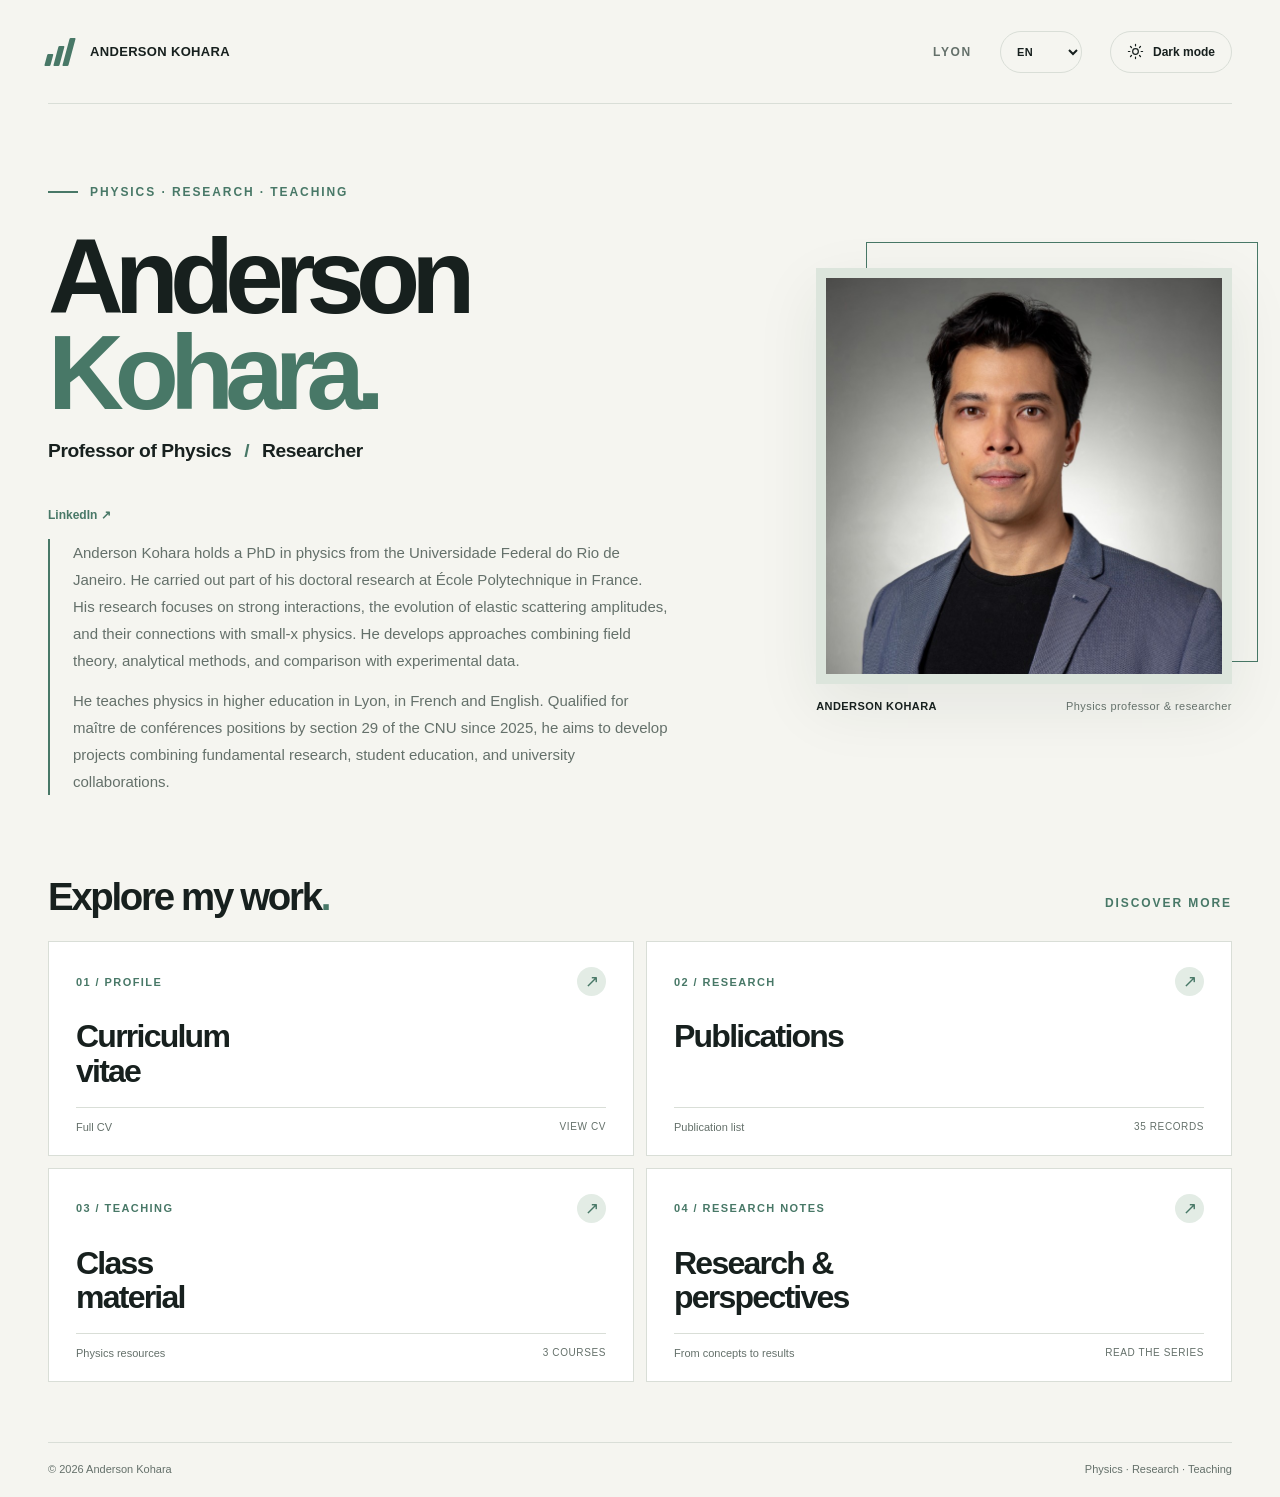
==== commit 49a59024: "Add research series and reviewed introduction to proton scattering" ====
--- a/index.html
+++ b/index.html
@@ -14,7 +14,7 @@
         document.documentElement.dataset.theme = 'light';
       }
     </script>
-    <link rel="stylesheet" href="styles.css?v=20260926-navigation2">
+    <link rel="stylesheet" href="styles.css?v=20261003-research">
     <script src="i18n.js" defer></script>
     <script src="script.js" defer></script>
   </head>
@@ -65,7 +65,7 @@
             <p class="section-kicker">Discover more</p>
             <h2 id="resources-title">Explore my work<span class="title-dot">.</span></h2>
           </div>
-          <div class="resource-grid">
+          <div class="resource-grid resource-grid-four">
             <a class="resource-card" href="cv.html">
               <span class="card-top"><span class="card-number">01 / Profile</span><span class="card-arrow" aria-hidden="true">↗</span></span>
               <span class="card-title">Curriculum<br>vitae</span>
@@ -81,6 +81,7 @@
               <span class="card-title">Class<br>material</span>
               <span class="card-bottom">Physics resources <span>3 courses</span></span>
             </a>
+<a class="resource-card" href="research.html"><span class="card-top"><span class="card-number">04 / Research notes</span><span class="card-arrow" aria-hidden="true">↗</span></span><span class="card-title">Research &amp;<br>perspectives</span><span class="card-bottom">From concepts to results <span>Read the series</span></span></a>
           </div>
         </section>
       </main>
--- a/styles.css
+++ b/styles.css
@@ -89,6 +89,65 @@
 .card-bottom { margin-top: auto; padding-top: 13px; border-top: 1px solid var(--line); color: var(--muted); font-size: 11px; }
 .card-bottom span { font-size: 10px; text-transform: uppercase; letter-spacing: .06em; white-space: nowrap; }
 .site-footer { display: flex; justify-content: space-between; gap: 20px; padding-top: 20px; padding-bottom: 22px; border-top: 1px solid var(--line); color: var(--muted); font-size: 11px; }
+
+/* Research essays: readable prose with optional technical depth. */
+.research-main { padding-block: 55px 95px; }
+.research-main .back-link { margin-bottom: 38px; }
+.research-hero { padding-bottom: 38px; border-bottom: 1px solid var(--line); margin-bottom: 44px; }
+.research-hero h1 { max-width: 1000px; margin: 22px 0; font-size: clamp(38px, 5.5vw, 78px); line-height: 1.08; letter-spacing: -.045em; }
+.research-subtitle { max-width: 780px; font-size: clamp(18px, 2vw, 24px); color: var(--muted); line-height: 1.5; }
+.research-meta { display: flex; flex-wrap: wrap; gap: 9px; font-size: 12px; color: var(--muted); }
+.research-layout { display: grid; grid-template-columns: 190px minmax(0, 1fr); gap: 48px; }
+.research-layout > aside { min-width: 0; }
+.research-toc { position: sticky; top: 24px; font-size: 13px; }
+.research-toc p { font-weight: 700; color: var(--text); }
+.research-toc a { display: block; padding: 11px 0; border-bottom: 1px solid var(--line); color: var(--muted); text-decoration: none; }
+.research-toc a:hover { color: var(--accent); }
+.research-article { min-width: 0; max-width: 880px; font-size: 17px; line-height: 1.85; color: var(--text); }
+.research-article p { max-width: 74ch; margin: 0 0 22px; }
+.research-article h2 { margin: 54px 0 22px; font-size: clamp(25px, 3vw, 34px); line-height: 1.25; letter-spacing: -.03em; }
+.research-article h3 { font-size: 22px; line-height: 1.35; }
+.research-article section, .research-references li { scroll-margin-top: 30px; }
+.research-article .research-lead { font-size: 22px; line-height: 1.65; }
+.research-main a { text-underline-offset: 4px; }
+.research-article a, .research-focus a, .research-series a, .research-read { color: var(--accent); }
+.research-equation { overflow-x: auto; max-width: 100%; margin: 24px 0; padding: 12px 8px; }
+.research-figure { margin: 32px 0; }
+.research-figure img { display: block; width: 100%; height: auto; border-radius: 8px; background: white; }
+.research-figure figcaption { padding-top: 12px; color: var(--muted); font-size: 13px; line-height: 1.65; }
+.research-detail { border: 1px solid var(--line); background: var(--surface); border-radius: 6px; margin: 28px 0; }
+.research-detail summary { padding: 17px 20px; cursor: pointer; color: var(--accent); font-size: 15px; font-weight: 700; }
+.research-detail summary:hover { background: var(--accent-soft); }
+.research-detail > div { padding: 8px 22px 2px; font-size: 15px; }
+.research-focus, .research-next { padding: 26px 30px; margin: 35px 0; border-left: 3px solid var(--accent); background: var(--accent-soft); }
+.research-focus .eyebrow, .research-next .eyebrow { font-size: 11px; }
+.research-next h3 { margin-top: 14px; }
+.research-references { border-top: 1px solid var(--line); margin-top: 48px; font-size: 14px; }
+.research-references li { padding: 0 0 18px 6px; overflow-wrap: anywhere; }
+.research-small { color: var(--muted); font-size: 12px; }
+.research-hub-intro { max-width: 780px; line-height: 1.8; font-size: 18px; }
+.research-feature { display: grid; grid-template-columns: 1fr 1fr; gap: 38px; align-items: center; padding: 36px; background: var(--surface); border: 1px solid var(--line); margin: 36px 0 65px; }
+.research-feature h2 { font-size: clamp(28px, 3vw, 40px); line-height: 1.2; letter-spacing: -.03em; }
+.research-feature h2 a { text-decoration: none; }
+.research-feature p { line-height: 1.7; color: var(--muted); }
+.research-feature img { width: 100%; height: auto; display: block; border-radius: 6px; }
+.research-read { display: inline-block; padding-block: 12px; font-weight: 700; }
+.research-series ol { list-style: none; padding: 0; counter-reset: research; }
+.research-series li { position: relative; padding: 24px 15px 24px 65px; border-top: 1px solid var(--line); counter-increment: research; }
+.research-series li::before { content: counter(research, decimal-leading-zero); position: absolute; left: 0; top: 26px; color: var(--accent); font-size: 23px; }
+.research-series h3 { margin: 9px 0; font-size: 22px; }
+.research-series p { color: var(--muted); line-height: 1.6; margin-bottom: 0; }
+.research-status { color: var(--accent); font-size: 11px; text-transform: uppercase; letter-spacing: .09em; font-weight: 700; }
+@media (min-width: 901px) { .resource-grid.resource-grid-four { grid-template-columns: repeat(2, minmax(0, 1fr)); } }
+@media (max-width: 800px) {
+  .research-layout { grid-template-columns: 1fr; gap: 25px; }
+  .research-toc { position: static; display: flex; flex-wrap: wrap; gap: 5px 18px; }
+  .research-toc p { flex-basis: 100%; margin: 0; }
+  .research-toc a { padding: 8px 0; }
+  .research-feature { grid-template-columns: 1fr; padding: 22px; gap: 20px; }
+  .research-article { font-size: 16px; }
+  .research-focus, .research-next { padding: 22px; }
+}
 
 .subpage-main { flex: 1; display: flex; align-items: center; padding-block: 90px; }
 .subpage-content { max-width: 710px; }
@@ -217,6 +276,12 @@
 .course-toc a span { color: var(--accent); font-weight: 800; }
 .course-toc .course-toc-top { margin-top: 15px; border: 0; color: var(--accent); font-weight: 700; }
 .course-content { max-width: 920px; min-width: 0; color: var(--muted); font-size: 15px; line-height: 1.82; }
+.course-disclosure { margin: 24px 0; border: 1px solid var(--line); border-radius: 6px; background: var(--surface); scroll-margin-top: 35px; }
+.course-disclosure > summary { padding: 18px 22px; color: var(--text); font-weight: 700; cursor: pointer; }
+.course-disclosure > summary:hover { background: var(--accent-soft); }
+.course-disclosure > div { padding: 0 22px 16px; min-width: 0; }
+.course-disclosure[open] > summary { border-bottom: 1px solid var(--line); margin-bottom: 18px; }
+.course-content .course-equation-step { margin: 12px 0 18px; padding: 10px 40px 10px 12px; border: 0; background: transparent; }
 .course-content > p, .course-content li > p { margin: 0 0 18px; }
 .course-content p strong, .course-content li strong { color: var(--text); }
 .course-content a:not(.course-download) { color: var(--accent); text-underline-offset: 3px; }
